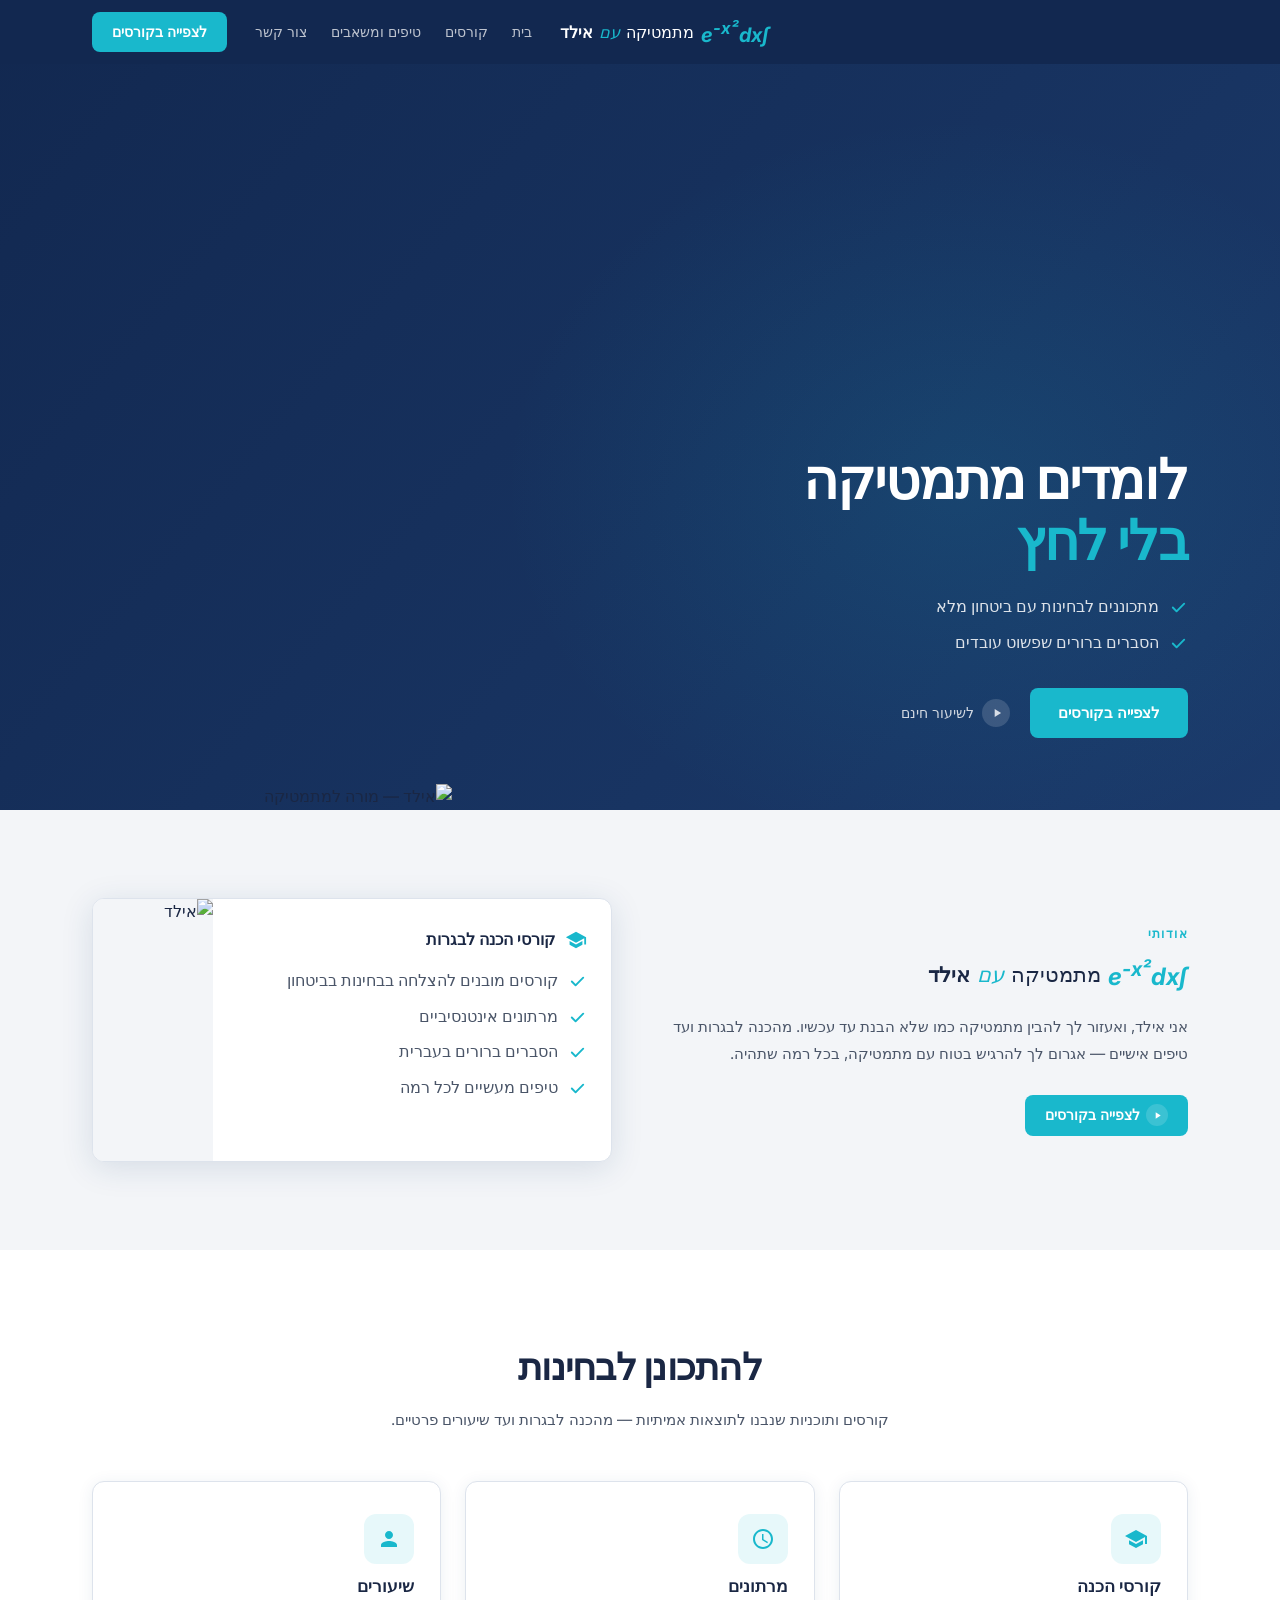
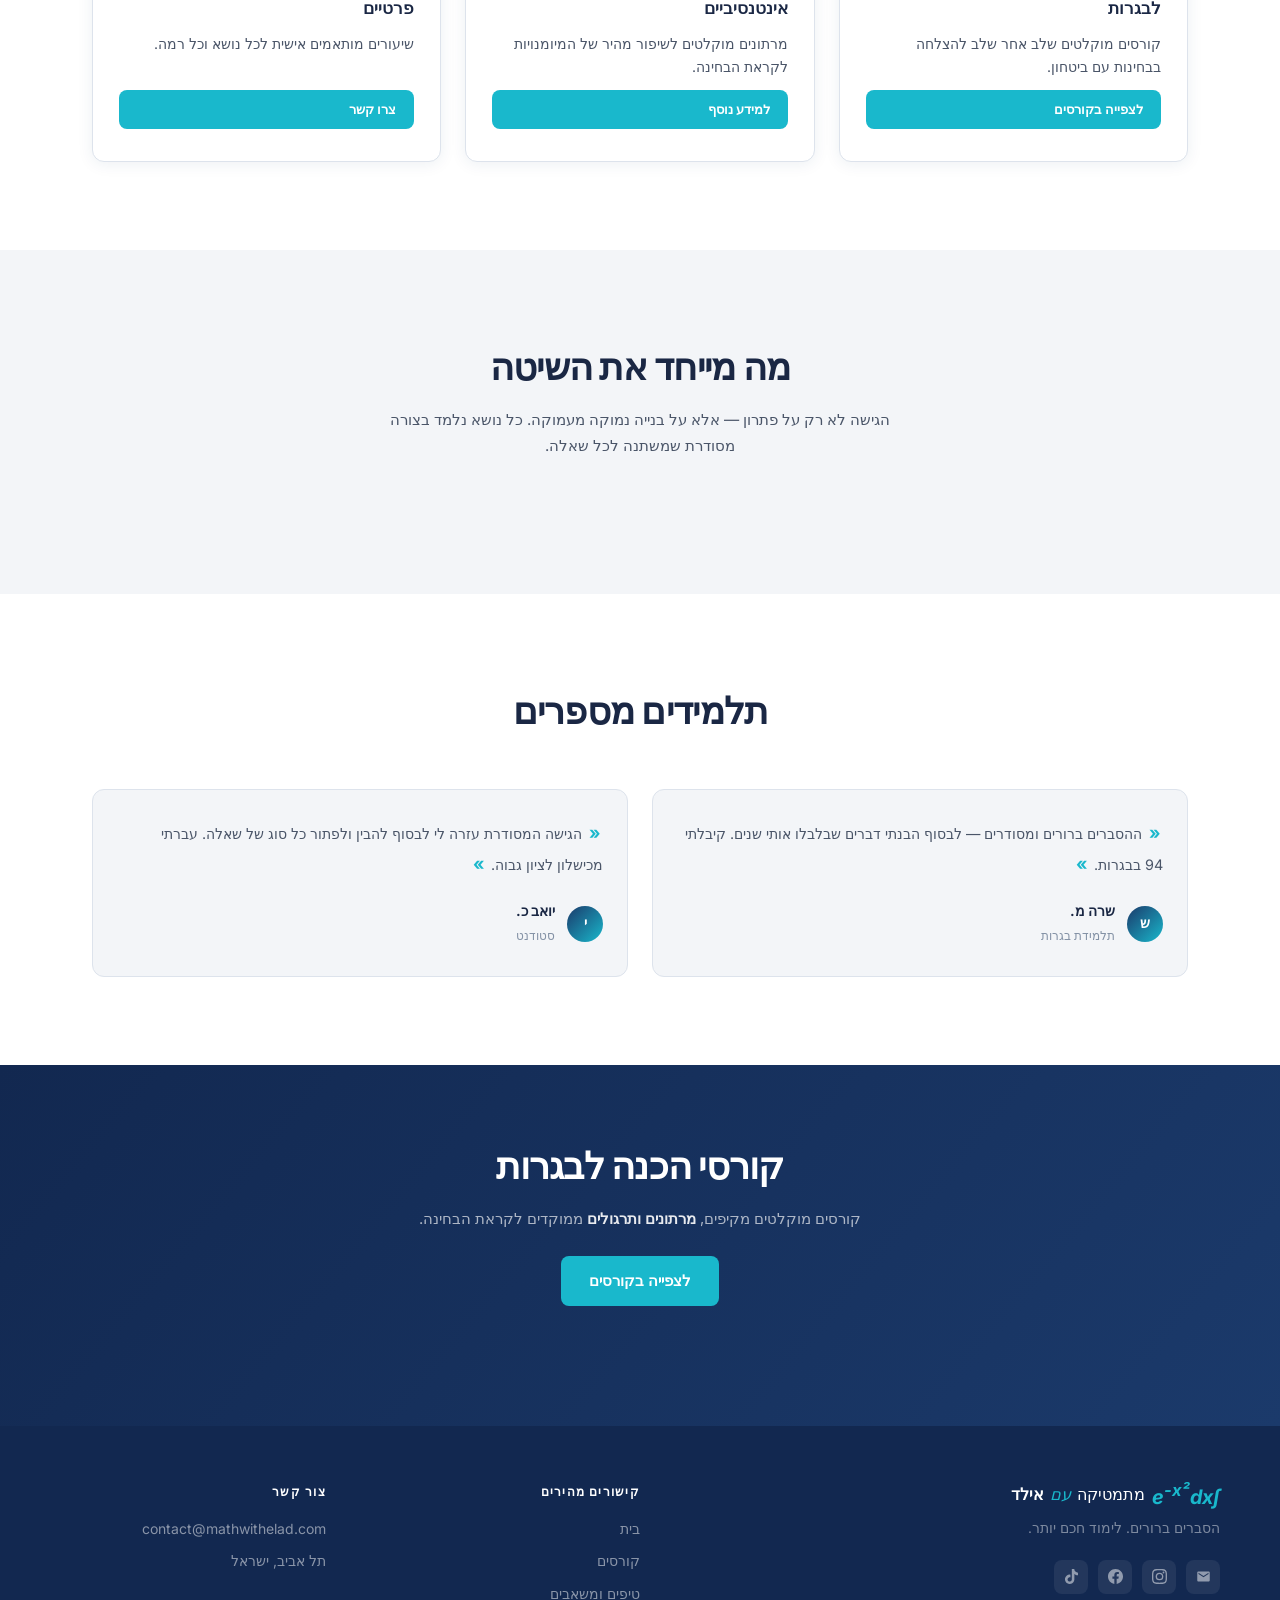
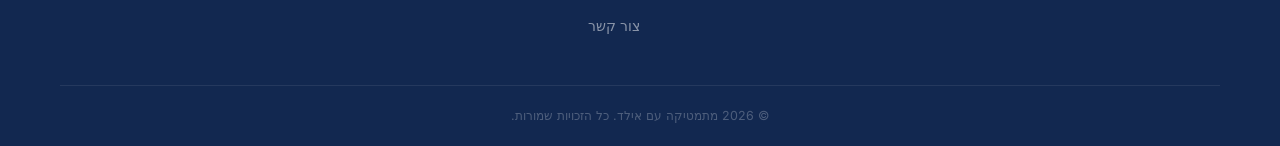
==== hebrew/index.html @ 853d8d36 "Add files via upload" ====
<!DOCTYPE html>
<html lang="he" dir="rtl">
<head>
  <meta charset="UTF-8" />
  <meta name="viewport" content="width=device-width, initial-scale=1.0" />
  <title>מתמטיקה עם אילד — להבין מתמטיקה בלי לחץ</title>
  <link rel="preconnect" href="https://fonts.googleapis.com" />
  <link rel="preconnect" href="https://fonts.gstatic.com" crossorigin />
  <link href="https://fonts.googleapis.com/css2?family=Inter:wght@400;500;600;700;800&display=swap" rel="stylesheet" />
  <link rel="stylesheet" href="style.css" />
</head>
<body>

  <!-- ── NAVBAR ── -->
  <header class="navbar" id="navbar">
    <div class="nav-inner">
      <a href="#" class="logo">
        <span class="logo-sym">∫e<sup>-x²</sup>dx</span>
        <span class="logo-name">מתמטיקה <em>עם</em> <b>אילד</b></span>
      </a>
      <nav class="nav-links">
        <a href="#hero">בית</a>
        <a href="#courses">קורסים</a>
        <a href="#tips">טיפים ומשאבים</a>
        <a href="#contact">צור קשר</a>
      </nav>
      <a href="#courses" class="btn-teal">לצפייה בקורסים</a>
      <button class="burger" id="burger" aria-label="פתח תפריט">
        <span></span><span></span><span></span>
      </button>
    </div>
    <div class="nav-mobile" id="navMobile">
      <a href="#hero">בית</a>
      <a href="#courses">קורסים</a>
      <a href="#tips">טיפים ומשאבים</a>
      <a href="#contact">צור קשר</a>
      <a href="#courses" class="btn-teal">לצפייה בקורסים</a>
    </div>
  </header>

  <!-- ── HERO ── -->
  <section class="hero" id="hero">
    <div class="hero-inner">
      <div class="hero-text">
        <h1>לומדים מתמטיקה<br /><span class="accent">בלי לחץ</span></h1>
        <ul class="checks">
          <li>מתכוננים לבחינות עם ביטחון מלא</li>
          <li>הסברים ברורים שפשוט עובדים</li>
        </ul>
        <div class="hero-actions">
          <a href="#courses" class="btn-teal btn-lg">לצפייה בקורסים</a>
          <a href="#about" class="btn-ghost">
            <span class="play-btn">
              <svg viewBox="0 0 24 24" fill="currentColor"><path d="M8 5v14l11-7z"/></svg>
            </span>
            לשיעור חינם
          </a>
        </div>
      </div>
      <div class="hero-photo">
        <img src="https://levelupmath.co.il/wp-content/uploads/2024/06/eilon-transparent-2.webp" alt="אילד — מורה למתמטיקה" />
      </div>
    </div>
  </section>

  <!-- ── ABOUT ── -->
  <section class="about" id="about">
    <div class="container about-grid">

      <div class="about-left reveal">
        <p class="eyebrow">אודותי</p>
        <div class="about-logo">
          <span class="logo-sym sm">∫e<sup>-x²</sup>dx</span>
          <span class="logo-name sm">מתמטיקה <em>עם</em> <b>אילד</b></span>
        </div>
        <p class="about-body">
          אני אילד, ואעזור לך להבין מתמטיקה כמו שלא הבנת עד עכשיו.
          מהכנה לבגרות ועד טיפים אישיים — אגרום לך להרגיש בטוח עם מתמטיקה,
          בכל רמה שתהיה.
        </p>
        <a href="#courses" class="btn-teal">
          <span class="play-btn sm">
            <svg viewBox="0 0 24 24" fill="currentColor"><path d="M8 5v14l11-7z"/></svg>
          </span>
          לצפייה בקורסים
        </a>
      </div>

      <div class="about-right reveal">
        <div class="about-card">
          <div class="about-card-top">
            <div class="about-card-title">
              <svg class="cap" viewBox="0 0 24 24" fill="currentColor"><path d="M12 3L1 9l11 6 9-4.91V17h2V9L12 3zM5 13.18v4L12 21l7-3.82v-4L12 17l-7-3.82z"/></svg>
              <strong>קורסי הכנה לבגרות</strong>
            </div>
            <ul class="checks dark">
              <li>קורסים מובנים להצלחה בבחינות בביטחון</li>
              <li>מרתונים אינטנסיביים</li>
              <li>הסברים ברורים בעברית</li>
              <li>טיפים מעשיים לכל רמה</li>
            </ul>
          </div>
          <div class="about-card-img">
            <img src="https://levelupmath.co.il/wp-content/uploads/2024/06/eilon-transparent-2.webp" alt="אילד" />
          </div>
        </div>
      </div>

    </div>
  </section>

  <!-- ── COURSES ── -->
  <section class="courses" id="courses">
    <div class="container">
      <div class="sec-head center reveal">
        <h2>להתכונן לבחינות</h2>
        <p>קורסים ותוכניות שנבנו לתוצאות אמיתיות — מהכנה לבגרות ועד שיעורים פרטיים.</p>
      </div>
      <div class="cards-row">

        <div class="course-card reveal" data-delay="0">
          <div class="c-icon">
            <svg viewBox="0 0 24 24" fill="currentColor"><path d="M12 3L1 9l11 6 9-4.91V17h2V9L12 3zM5 13.18v4L12 21l7-3.82v-4L12 17l-7-3.82z"/></svg>
          </div>
          <h3>קורסי הכנה<br />לבגרות</h3>
          <p>קורסים מוקלטים שלב אחר שלב להצלחה בבחינות עם ביטחון.</p>
          <a href="#contact" class="btn-teal btn-sm">לצפייה בקורסים</a>
        </div>

        <div class="course-card reveal" data-delay="100">
          <div class="c-icon">
            <svg viewBox="0 0 24 24" fill="currentColor"><path d="M11.99 2C6.47 2 2 6.48 2 12s4.47 10 9.99 10C17.52 22 22 17.52 22 12S17.52 2 11.99 2zM12 20c-4.42 0-8-3.58-8-8s3.58-8 8-8 8 3.58 8 8-3.58 8-8 8zm.5-13H11v6l5.25 3.15.75-1.23-4.5-2.67V7z"/></svg>
          </div>
          <h3>מרתונים<br />אינטנסיביים</h3>
          <p>מרתונים מוקלטים לשיפור מהיר של המיומנויות לקראת הבחינה.</p>
          <a href="#contact" class="btn-teal btn-sm">למידע נוסף</a>
        </div>

        <div class="course-card reveal" data-delay="200">
          <div class="c-icon">
            <svg viewBox="0 0 24 24" fill="currentColor"><path d="M12 12c2.21 0 4-1.79 4-4s-1.79-4-4-4-4 1.79-4 4 1.79 4 4 4zm0 2c-2.67 0-8 1.34-8 4v2h16v-2c0-2.66-5.33-4-8-4z"/></svg>
          </div>
          <h3>שיעורים<br />פרטיים</h3>
          <p>שיעורים מותאמים אישית לכל נושא וכל רמה.</p>
          <a href="#contact" class="btn-teal btn-sm">צרו קשר</a>
        </div>

      </div>
    </div>
  </section>

  <!-- ── METHOD ── -->
  <section class="method" id="tips">
    <div class="container">
      <div class="sec-head center reveal">
        <h2>מה מייחד את השיטה</h2>
        <p>
          הגישה לא רק על פתרון — אלא על בנייה נמוקה מעמוקה.
          כל נושא נלמד בצורה מסודרת שמשתנה לכל שאלה.
        </p>
      </div>
    </div>
  </section>

  <!-- ── TESTIMONIALS ── -->
  <section class="reviews" id="reviews">
    <div class="container">
      <div class="sec-head center reveal">
        <h2>תלמידים מספרים</h2>
      </div>
      <div class="reviews-row">

        <div class="review-card reveal" data-delay="0">
          <p>
            <span class="qq">«</span>
            ההסברים ברורים ומסודרים — לבסוף הבנתי דברים שבלבלו אותי שנים.
            קיבלתי 94 בבגרות.
            <span class="qq">»</span>
          </p>
          <div class="reviewer">
            <div class="av">ש</div>
            <div><strong>שרה מ.</strong><span>תלמידת בגרות</span></div>
          </div>
        </div>

        <div class="review-card reveal" data-delay="150">
          <p>
            <span class="qq">«</span>
            הגישה המסודרת עזרה לי לבסוף להבין ולפתור כל סוג של שאלה.
            עברתי מכישלון לציון גבוה.
            <span class="qq">»</span>
          </p>
          <div class="reviewer">
            <div class="av">י</div>
            <div><strong>יואב כ.</strong><span>סטודנט</span></div>
          </div>
        </div>

      </div>
    </div>
  </section>

  <!-- ── BOTTOM CTA ── -->
  <section class="bottom-cta" id="contact">
    <div class="container">
      <div class="sec-head center reveal">
        <h2>קורסי הכנה לבגרות</h2>
        <p>קורסים מוקלטים מקיפים, <strong>מרתונים ותרגולים</strong> ממוקדים לקראת הבחינה.</p>
        <a href="#courses" class="btn-teal btn-lg" style="margin-top:24px;display:inline-flex;">לצפייה בקורסים</a>
      </div>
    </div>
  </section>

  <!-- ── FOOTER ── -->
  <footer class="footer">
    <div class="footer-inner">
      <div class="footer-brand">
        <a href="#" class="logo">
          <span class="logo-sym">∫e<sup>-x²</sup>dx</span>
          <span class="logo-name">מתמטיקה <em>עם</em> <b>אילד</b></span>
        </a>
        <p>הסברים ברורים. לימוד חכם יותר.</p>
        <div class="socials">
          <a href="#" aria-label="אימייל">
            <svg viewBox="0 0 24 24" fill="currentColor"><path d="M20 4H4c-1.1 0-2 .9-2 2v12c0 1.1.9 2 2 2h16c1.1 0 2-.9 2-2V6c0-1.1-.9-2-2-2zm0 4l-8 5-8-5V6l8 5 8-5v2z"/></svg>
          </a>
          <a href="#" aria-label="אינסטגרם">
            <svg viewBox="0 0 24 24" fill="currentColor"><path d="M12 2.163c3.204 0 3.584.012 4.85.07 3.252.148 4.771 1.691 4.919 4.919.058 1.265.069 1.645.069 4.849 0 3.205-.012 3.584-.069 4.849-.149 3.225-1.664 4.771-4.919 4.919-1.266.058-1.644.07-4.85.07-3.204 0-3.584-.012-4.849-.07-3.26-.149-4.771-1.699-4.919-4.92-.058-1.265-.07-1.644-.07-4.849 0-3.204.013-3.583.07-4.849.149-3.227 1.664-4.771 4.919-4.919 1.266-.057 1.645-.069 4.849-.069zM12 0C8.741 0 8.333.014 7.053.072 2.695.272.273 2.69.073 7.052.014 8.333 0 8.741 0 12c0 3.259.014 3.668.072 4.948.2 4.358 2.618 6.78 6.98 6.98C8.333 23.986 8.741 24 12 24c3.259 0 3.668-.014 4.948-.072 4.354-.2 6.782-2.618 6.979-6.98.059-1.28.073-1.689.073-4.948 0-3.259-.014-3.667-.072-4.947-.196-4.354-2.617-6.78-6.979-6.98C15.668.014 15.259 0 12 0zm0 5.838a6.162 6.162 0 100 12.324 6.162 6.162 0 000-12.324zM12 16a4 4 0 110-8 4 4 0 010 8zm6.406-11.845a1.44 1.44 0 100 2.881 1.44 1.44 0 000-2.881z"/></svg>
          </a>
          <a href="#" aria-label="פייסבוק">
            <svg viewBox="0 0 24 24" fill="currentColor"><path d="M24 12.073c0-6.627-5.373-12-12-12s-12 5.373-12 12c0 5.99 4.388 10.954 10.125 11.854v-8.385H7.078v-3.47h3.047V9.43c0-3.007 1.792-4.669 4.533-4.669 1.312 0 2.686.235 2.686.235v2.953H15.83c-1.491 0-1.956.925-1.956 1.874v2.25h3.328l-.532 3.47h-2.796v8.385C19.612 23.027 24 18.062 24 12.073z"/></svg>
          </a>
          <a href="#" aria-label="טיקטוק">
            <svg viewBox="0 0 24 24" fill="currentColor"><path d="M12.525.02c1.31-.02 2.61-.01 3.91-.02.08 1.53.63 3.09 1.75 4.17 1.12 1.11 2.7 1.62 4.24 1.79v4.03c-1.44-.05-2.89-.35-4.2-.97-.57-.26-1.1-.59-1.62-.93-.01 2.92.01 5.84-.02 8.75-.08 1.4-.54 2.79-1.35 3.94-1.31 1.92-3.58 3.17-5.91 3.21-1.43.08-2.86-.31-4.08-1.03-2.02-1.19-3.44-3.37-3.65-5.71-.02-.5-.03-1-.01-1.49.18-1.9 1.12-3.72 2.58-4.96 1.66-1.44 3.98-2.13 6.15-1.72.02 1.48-.04 2.96-.04 4.44-.99-.32-2.15-.23-3.02.37-.63.41-1.11 1.04-1.36 1.75-.21.51-.15 1.07-.14 1.61.24 1.64 1.82 3.02 3.5 2.87 1.12-.01 2.19-.66 2.77-1.61.19-.33.4-.67.41-1.06.1-1.79.06-3.57.07-5.36.01-4.03-.01-8.05.02-12.07z"/></svg>
          </a>
        </div>
      </div>
      <div class="footer-col">
        <h4>קישורים מהירים</h4>
        <a href="#hero">בית</a>
        <a href="#courses">קורסים</a>
        <a href="#tips">טיפים ומשאבים</a>
        <a href="#contact">צור קשר</a>
      </div>
      <div class="footer-col">
        <h4>צור קשר</h4>
        <a href="mailto:contact@mathwithelad.com">contact@mathwithelad.com</a>
        <a href="#">תל אביב, ישראל</a>
      </div>
    </div>
    <div class="footer-bottom">
      <p>© 2026 מתמטיקה עם אילד. כל הזכויות שמורות.</p>
    </div>
  </footer>

  <script src="main.js"></script>
</body>
</html>
---- hebrew/style.css ----
/* ── RESET ── */
*, *::before, *::after { box-sizing: border-box; margin: 0; padding: 0; }

:root {
  --navy:    #1b3a6b;
  --navy-dk: #122850;
  --teal:    #19b8cc;
  --teal-dk: #0fa3b5;
  --white:   #ffffff;
  --gray:    #f3f5f8;
  --text:    #1a2744;
  --sub:     #4a5568;
  --muted:   #8492a6;
  --border:  #dde3ec;
  --shadow:  0 2px 16px rgba(27,58,107,0.08);
  --shadow-md: 0 6px 32px rgba(27,58,107,0.13);
  --r:       12px;
  --ease:    cubic-bezier(.4,0,.2,1);
}

html { scroll-behavior: smooth; }
body { font-family: 'Inter', sans-serif; color: var(--text); background: var(--white); overflow-x: hidden; line-height: 1.6; }
img  { display: block; max-width: 100%; }

/* ── NAVBAR ── */
.navbar {
  position: fixed; top: 0; left: 0; right: 0; z-index: 100;
  background: var(--navy-dk);
}
.navbar.scrolled { box-shadow: 0 2px 20px rgba(0,0,0,0.25); }
.nav-inner {
  max-width: 1160px; margin: 0 auto;
  padding: 0 32px; height: 64px;
  display: flex; align-items: center; gap: 28px;
}
.logo {
  display: inline-flex; align-items: center; gap: 7px;
  text-decoration: none; color: #fff;
  font-size: 1rem; font-weight: 600; margin-right: auto;
  line-height: 1;
}
.logo-sym { font-size: 1.25rem; font-weight: 700; color: var(--teal); font-style: italic; }
.logo-name em   { font-style: italic; color: var(--teal); margin: 0 2px; }
.logo-name b    { font-weight: 700; }
.logo-name      { font-weight: 500; }
.logo.sm        { font-size: 1.3rem; }
.logo-sym.sm    { font-size: 1.6rem; }
.logo-name.sm   { font-size: 1.3rem; }

.nav-links { display: flex; list-style: none; gap: 24px; }
.nav-links a {
  text-decoration: none; color: rgba(255,255,255,.72);
  font-size: .875rem; font-weight: 500; transition: color .2s;
}
.nav-links a:hover { color: #fff; }

.btn-teal {
  display: inline-flex; align-items: center; gap: 6px;
  background: var(--teal); color: #fff;
  text-decoration: none; border: none; cursor: pointer;
  padding: 9px 20px; border-radius: 8px;
  font-size: .875rem; font-weight: 600;
  transition: background .2s, transform .2s, box-shadow .2s;
  white-space: nowrap;
}
.btn-teal:hover { background: var(--teal-dk); transform: translateY(-1px); box-shadow: 0 4px 14px rgba(25,184,204,.35); }
.btn-lg { padding: 13px 28px; font-size: .95rem; }
.btn-sm { padding: 9px 18px; font-size: .82rem; }

.burger {
  display: none; flex-direction: column; gap: 5px;
  background: none; border: none; cursor: pointer; padding: 4px;
}
.burger span { display: block; width: 22px; height: 2px; background: #fff; border-radius: 2px; }

.nav-mobile {
  display: none; flex-direction: column; gap: 2px;
  padding: 12px 32px 16px;
  border-top: 1px solid rgba(255,255,255,.08);
}
.nav-mobile a {
  text-decoration: none; color: rgba(255,255,255,.75);
  font-size: .9rem; padding: 9px 0;
  border-bottom: 1px solid rgba(255,255,255,.06);
  transition: color .2s;
}
.nav-mobile a:last-child { border: none; }
.nav-mobile a:hover { color: #fff; }
.nav-mobile .btn-teal { margin-top: 8px; justify-content: center; }
.nav-mobile.open { display: flex; }

/* ── HERO ── */
.hero {
  background: linear-gradient(130deg, var(--navy-dk) 0%, var(--navy) 100%);
  padding-top: 64px;
  min-height: 90vh;
  display: flex; align-items: stretch;
  position: relative; overflow: hidden;
}
.hero::after {
  content: '';
  position: absolute; inset: 0; pointer-events: none;
  background: radial-gradient(ellipse 55% 70% at 75% 60%, rgba(25,184,204,.12) 0%, transparent 65%);
}
.hero-inner {
  max-width: 1160px; width: 100%; margin: 0 auto;
  padding: 56px 32px 0;
  display: grid; grid-template-columns: 1fr 1fr;
  align-items: flex-end; gap: 32px;
  position: relative; z-index: 1;
}
.hero-text { padding-bottom: 72px; }

.hero-text h1 {
  font-size: clamp(2.2rem, 4.5vw, 3.4rem);
  font-weight: 800; color: #fff;
  line-height: 1.12; letter-spacing: -.02em;
  margin-bottom: 24px;
}
.hero-text h1 .accent { color: var(--teal); }

/* checks in hero are white */
.checks { list-style: none; display: flex; flex-direction: column; gap: 11px; margin-bottom: 32px; }
.checks li {
  display: flex; align-items: center; gap: 10px;
  font-size: .975rem; color: rgba(255,255,255,.85);
}
.checks li::before {
  content: '';
  width: 19px; height: 19px; flex-shrink: 0;
  background: url("data:image/svg+xml,%3Csvg viewBox='0 0 20 20' fill='%2319b8cc' xmlns='http://www.w3.org/2000/svg'%3E%3Cpath fill-rule='evenodd' d='M16.707 5.293a1 1 0 010 1.414l-8 8a1 1 0 01-1.414 0l-4-4a1 1 0 011.414-1.414L8 12.586l7.293-7.293a1 1 0 011.414 0z' clip-rule='evenodd'/%3E%3C/svg%3E") center/contain no-repeat;
}
/* dark checks (on white bg) */
.checks.dark li { color: var(--sub); }
.checks.dark li::before {
  background-image: url("data:image/svg+xml,%3Csvg viewBox='0 0 20 20' fill='%2319b8cc' xmlns='http://www.w3.org/2000/svg'%3E%3Cpath fill-rule='evenodd' d='M16.707 5.293a1 1 0 010 1.414l-8 8a1 1 0 01-1.414 0l-4-4a1 1 0 011.414-1.414L8 12.586l7.293-7.293a1 1 0 011.414 0z' clip-rule='evenodd'/%3E%3C/svg%3E");
}

.hero-actions { display: flex; align-items: center; gap: 20px; flex-wrap: wrap; }

.btn-ghost {
  display: inline-flex; align-items: center; gap: 8px;
  color: rgba(255,255,255,.8); text-decoration: none;
  font-size: .9rem; font-weight: 500; transition: color .2s;
}
.btn-ghost:hover { color: #fff; }

.play-btn {
  width: 28px; height: 28px; border-radius: 50%;
  background: rgba(255,255,255,.15);
  display: flex; align-items: center; justify-content: center; flex-shrink: 0;
}
.play-btn svg { width: 14px; height: 14px; margin-left: 1px; }
.play-btn.sm  { width: 22px; height: 22px; }
.play-btn.sm svg { width: 11px; height: 11px; }

/* hero photo */
.hero-photo { display: flex; align-items: flex-end; justify-content: center; }
.photo-box {
  width: 100%; max-width: 460px;
  background: rgba(255,255,255,.07);
  border: 1px solid rgba(255,255,255,.12);
  border-bottom: none;
  border-radius: 18px 18px 0 0;
  overflow: hidden;
  position: relative;
}
.photo-box img { width: 100%; height: auto; object-fit: cover; object-position: top; }

/* ── SHARED LAYOUT ── */
.container { max-width: 1160px; margin: 0 auto; padding: 0 32px; }
.sec-head { margin-bottom: 48px; }
.sec-head.center { text-align: center; }
.sec-head.center p { max-width: 540px; margin: 10px auto 0; }
.sec-head h2 {
  font-size: clamp(1.7rem, 3vw, 2.3rem);
  font-weight: 700; color: var(--text);
  letter-spacing: -.02em;
}
.sec-head p { font-size: .95rem; color: var(--sub); line-height: 1.7; margin-top: 10px; }
.eyebrow {
  font-size: .72rem; font-weight: 700; text-transform: uppercase;
  letter-spacing: .12em; color: var(--teal); margin-bottom: 10px;
}

/* ── ABOUT ── */
.about { background: var(--gray); padding: 88px 32px; }
.about-grid {
  display: grid; grid-template-columns: 1fr 1fr;
  gap: 56px; align-items: center;
}
.about-logo {
  display: inline-flex; align-items: center; gap: 7px;
  font-size: 1.3rem; font-weight: 600; color: var(--text);
  margin-bottom: 16px;
}
.about-logo .logo-sym { font-size: 1.5rem; color: var(--teal); font-style: italic; }
.about-logo .logo-name em { color: var(--teal); font-style: italic; }
.about-body { font-size: .95rem; color: var(--sub); line-height: 1.8; margin-bottom: 28px; }

.about-card {
  background: var(--white);
  border-radius: var(--r);
  box-shadow: var(--shadow-md);
  overflow: hidden;
  display: flex;
  border: 1px solid var(--border);
}
.about-card-top { flex: 1; padding: 28px 24px; }
.about-card-title {
  display: flex; align-items: center; gap: 10px;
  margin-bottom: 16px;
}
.about-card-title strong { font-size: 1rem; font-weight: 700; color: var(--text); }
.cap { width: 22px; height: 22px; color: var(--teal); flex-shrink: 0; }
.about-card-img {
  width: 120px; flex-shrink: 0;
  background: var(--gray);
  overflow: hidden;
}
.about-card-img img { width: 100%; height: 100%; object-fit: cover; object-position: top center; }

/* ── COURSES ── */
.courses { background: var(--white); padding: 88px 32px; }
.cards-row {
  display: grid; grid-template-columns: repeat(3, 1fr); gap: 24px;
}
.course-card {
  background: var(--white);
  border: 1px solid var(--border);
  border-radius: var(--r);
  padding: 32px 26px;
  box-shadow: var(--shadow);
  display: flex; flex-direction: column; gap: 12px;
  transition: transform .25s var(--ease), box-shadow .25s, border-color .25s;
}
.course-card:hover {
  transform: translateY(-5px);
  box-shadow: var(--shadow-md);
  border-color: rgba(25,184,204,.3);
}
.c-icon {
  width: 50px; height: 50px;
  background: rgba(25,184,204,.1);
  border-radius: 12px;
  display: flex; align-items: center; justify-content: center;
}
.c-icon svg { width: 24px; height: 24px; fill: var(--teal); }
.course-card h3 { font-size: 1.05rem; font-weight: 700; color: var(--text); line-height: 1.3; }
.course-card p  { font-size: .875rem; color: var(--sub); line-height: 1.65; flex: 1; }

/* ── METHOD ── */
.method { background: var(--gray); padding: 88px 32px; }

/* ── REVIEWS ── */
.reviews { background: var(--white); padding: 88px 32px; }
.reviews-row {
  display: grid; grid-template-columns: repeat(2, 1fr); gap: 24px;
}
.review-card {
  background: var(--gray);
  border: 1px solid var(--border);
  border-radius: var(--r);
  padding: 28px 24px;
  display: flex; flex-direction: column; gap: 20px;
  transition: transform .25s var(--ease), box-shadow .25s;
}
.review-card:hover { transform: translateY(-3px); box-shadow: var(--shadow); }
.review-card p { font-size: .9rem; color: var(--sub); line-height: 1.75; }
.qq { font-size: 1.1rem; font-weight: 700; color: var(--teal); margin: 0 3px; }
.reviewer { display: flex; align-items: center; gap: 12px; }
.av {
  width: 36px; height: 36px; border-radius: 50%;
  background: linear-gradient(135deg, var(--navy), var(--teal));
  display: flex; align-items: center; justify-content: center;
  font-weight: 700; font-size: .85rem; color: #fff; flex-shrink: 0;
}
.reviewer strong { display: block; font-size: .875rem; color: var(--text); }
.reviewer span   { font-size: .75rem; color: var(--muted); }

/* ── BOTTOM CTA ── */
.bottom-cta {
  background: linear-gradient(130deg, var(--navy-dk), var(--navy));
  padding: 72px 32px;
}
.bottom-cta .sec-head h2 { color: #fff; }
.bottom-cta .sec-head p  { color: rgba(255,255,255,.65); }
.bottom-cta .sec-head p strong { color: rgba(255,255,255,.9); }

/* ── FOOTER ── */
.footer { background: var(--navy-dk); padding: 56px 32px 0; }
.footer-inner {
  max-width: 1160px; margin: 0 auto;
  display: grid; grid-template-columns: 2fr 1fr 1fr; gap: 48px;
  padding-bottom: 48px;
  border-bottom: 1px solid rgba(255,255,255,.08);
}
.footer .logo { color: #fff; margin-bottom: 10px; display: inline-flex; }
.footer-brand > p { font-size: .85rem; color: rgba(255,255,255,.45); line-height: 1.7; margin-bottom: 20px; }
.socials { display: flex; gap: 10px; }
.socials a {
  width: 34px; height: 34px; border-radius: 8px;
  background: rgba(255,255,255,.07);
  display: flex; align-items: center; justify-content: center;
  color: rgba(255,255,255,.5);
  transition: background .2s, color .2s;
}
.socials a:hover { background: var(--teal); color: #fff; }
.socials svg { width: 15px; height: 15px; }
.footer-col { display: flex; flex-direction: column; gap: 10px; }
.footer-col h4 {
  font-size: .78rem; font-weight: 700; text-transform: uppercase;
  letter-spacing: .1em; color: #fff; margin-bottom: 6px;
}
.footer-col a {
  text-decoration: none; color: rgba(255,255,255,.5);
  font-size: .875rem; transition: color .2s;
}
.footer-col a:hover { color: rgba(255,255,255,.9); }
.footer-bottom {
  max-width: 1160px; margin: 0 auto;
  padding: 20px 0; text-align: center;
}
.footer-bottom p { font-size: .78rem; color: rgba(255,255,255,.25); }

/* ── REVEAL ── */
.reveal { opacity: 0; transform: translateY(20px); transition: opacity .6s var(--ease), transform .6s var(--ease); }
.reveal.visible { opacity: 1; transform: none; }
[data-delay="100"] { transition-delay: .1s; }
[data-delay="150"] { transition-delay: .15s; }
[data-delay="200"] { transition-delay: .2s; }

/* ── RESPONSIVE ── */
@media (max-width: 960px) {
  .hero-inner    { grid-template-columns: 1fr; padding-bottom: 0; }
  .hero-text     { padding-bottom: 40px; }
  .hero-photo    { order: -1; max-height: 320px; overflow: hidden; }
  .photo-box     { max-width: 300px; border-radius: 14px 14px 0 0; }
  .about-grid    { grid-template-columns: 1fr; }
  .cards-row     { grid-template-columns: 1fr 1fr; }
  .footer-inner  { grid-template-columns: 1fr 1fr; }
}
@media (max-width: 640px) {
  .nav-links, .btn-teal.navbar-btn { display: none; }
  .burger        { display: flex; }
  .cards-row     { grid-template-columns: 1fr; }
  .reviews-row   { grid-template-columns: 1fr; }
  .footer-inner  { grid-template-columns: 1fr; gap: 32px; }
  .about         { padding: 64px 20px; }
  .courses, .method, .reviews, .bottom-cta { padding: 64px 20px; }
  .container     { padding: 0 20px; }
  .nav-inner     { padding: 0 20px; }
  .hero-photo    { display: none; }
  .about-card    { flex-direction: column; }
  .about-card-img { width: 100%; height: 180px; }
}
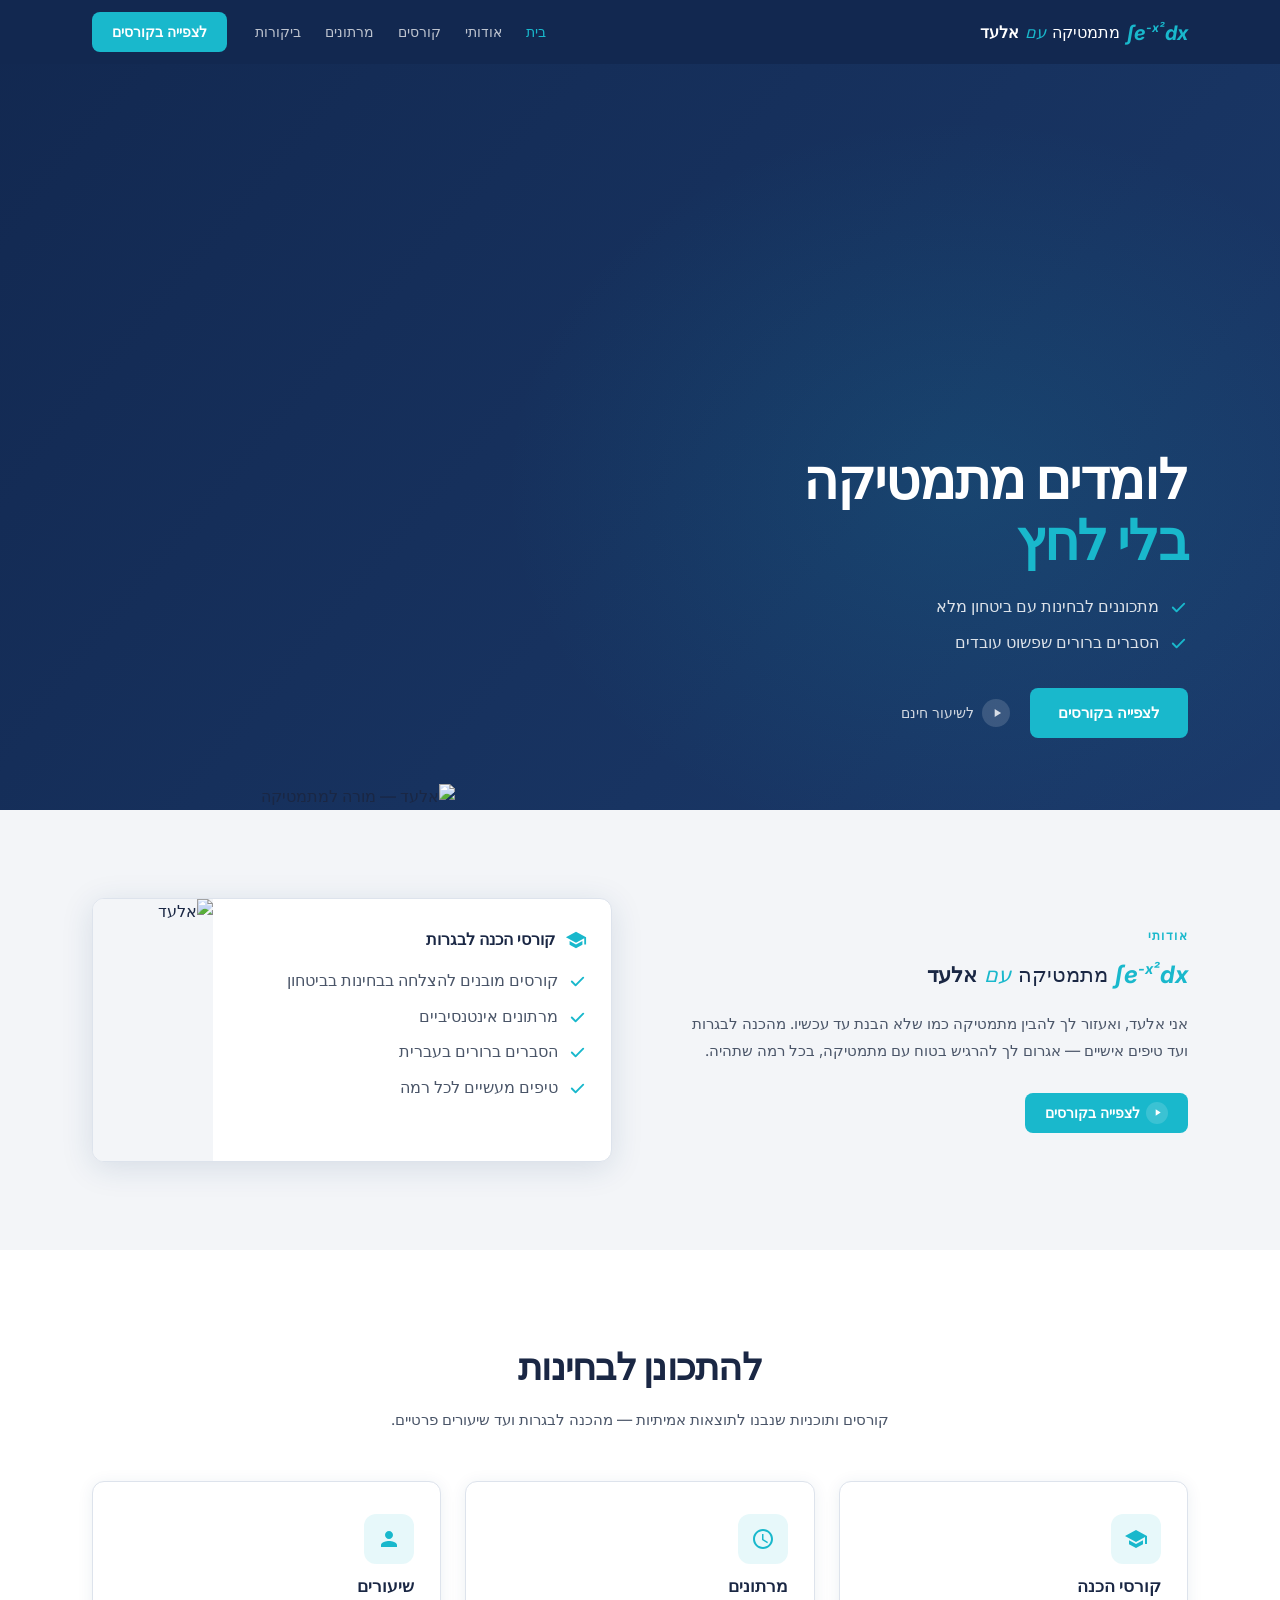
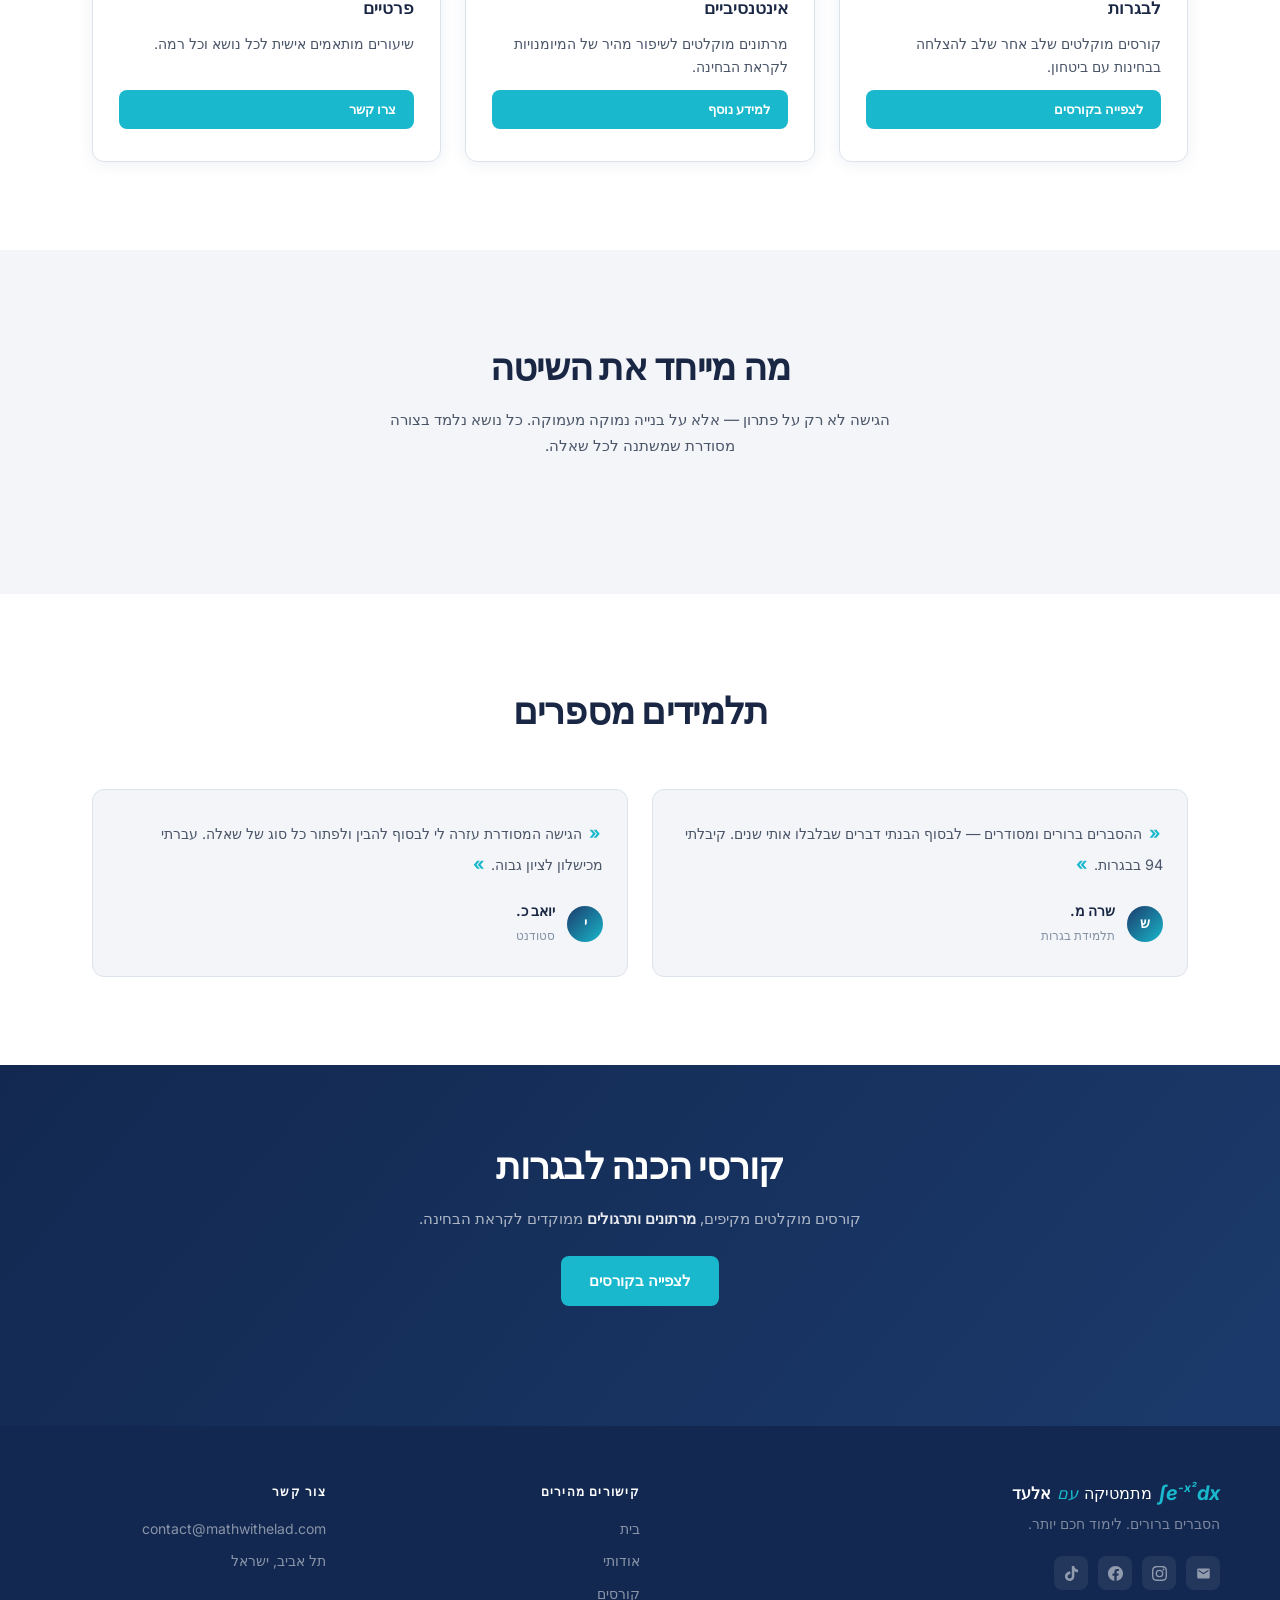
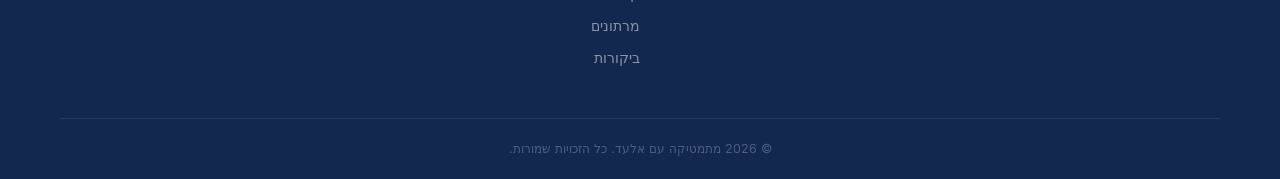
==== commit 9fa5da30: "Add files via upload" ====
--- a/hebrew/index.html
+++ b/hebrew/index.html
@@ -3,7 +3,7 @@
 <head>
   <meta charset="UTF-8" />
   <meta name="viewport" content="width=device-width, initial-scale=1.0" />
-  <title>מתמטיקה עם אילד — להבין מתמטיקה בלי לחץ</title>
+  <title>מתמטיקה עם אלעד — להבין מתמטיקה בלי לחץ</title>
   <link rel="preconnect" href="https://fonts.googleapis.com" />
   <link rel="preconnect" href="https://fonts.gstatic.com" crossorigin />
   <link href="https://fonts.googleapis.com/css2?family=Inter:wght@400;500;600;700;800&display=swap" rel="stylesheet" />
@@ -16,25 +16,27 @@
     <div class="nav-inner">
       <a href="#" class="logo">
         <span class="logo-sym">∫e<sup>-x²</sup>dx</span>
-        <span class="logo-name">מתמטיקה <em>עם</em> <b>אילד</b></span>
+        <span class="logo-name">מתמטיקה <em>עם</em> <b>אלעד</b></span>
       </a>
       <nav class="nav-links">
-        <a href="#hero">בית</a>
-        <a href="#courses">קורסים</a>
-        <a href="#tips">טיפים ומשאבים</a>
-        <a href="#contact">צור קשר</a>
+        <a href="index.html" class="active">בית</a>
+        <a href="about.html">אודותי</a>
+        <a href="categories.html">קורסים</a>
+        <a href="marathon.html">מרתונים</a>
+        <a href="reviews.html">ביקורות</a>
       </nav>
-      <a href="#courses" class="btn-teal">לצפייה בקורסים</a>
+      <a href="categories.html" class="btn-teal">לצפייה בקורסים</a>
       <button class="burger" id="burger" aria-label="פתח תפריט">
         <span></span><span></span><span></span>
       </button>
     </div>
     <div class="nav-mobile" id="navMobile">
-      <a href="#hero">בית</a>
-      <a href="#courses">קורסים</a>
-      <a href="#tips">טיפים ומשאבים</a>
-      <a href="#contact">צור קשר</a>
-      <a href="#courses" class="btn-teal">לצפייה בקורסים</a>
+      <a href="index.html" class="active">בית</a>
+      <a href="about.html">אודותי</a>
+      <a href="categories.html">קורסים</a>
+      <a href="marathon.html">מרתונים</a>
+      <a href="reviews.html">ביקורות</a>
+      <a href="categories.html" class="btn-teal">לצפייה בקורסים</a>
     </div>
   </header>
 
@@ -48,7 +50,7 @@
           <li>הסברים ברורים שפשוט עובדים</li>
         </ul>
         <div class="hero-actions">
-          <a href="#courses" class="btn-teal btn-lg">לצפייה בקורסים</a>
+          <a href="courses.html" class="btn-teal btn-lg">לצפייה בקורסים</a>
           <a href="#about" class="btn-ghost">
             <span class="play-btn">
               <svg viewBox="0 0 24 24" fill="currentColor"><path d="M8 5v14l11-7z"/></svg>
@@ -58,7 +60,7 @@
         </div>
       </div>
       <div class="hero-photo">
-        <img src="https://levelupmath.co.il/wp-content/uploads/2024/06/eilon-transparent-2.webp" alt="אילד — מורה למתמטיקה" />
+        <img src="https://levelupmath.co.il/wp-content/uploads/2024/06/eilon-transparent-2.webp" alt="אלעד — מורה למתמטיקה" />
       </div>
     </div>
   </section>
@@ -71,10 +73,10 @@
         <p class="eyebrow">אודותי</p>
         <div class="about-logo">
           <span class="logo-sym sm">∫e<sup>-x²</sup>dx</span>
-          <span class="logo-name sm">מתמטיקה <em>עם</em> <b>אילד</b></span>
+          <span class="logo-name sm">מתמטיקה <em>עם</em> <b>אלעד</b></span>
         </div>
         <p class="about-body">
-          אני אילד, ואעזור לך להבין מתמטיקה כמו שלא הבנת עד עכשיו.
+          אני אלעד, ואעזור לך להבין מתמטיקה כמו שלא הבנת עד עכשיו.
           מהכנה לבגרות ועד טיפים אישיים — אגרום לך להרגיש בטוח עם מתמטיקה,
           בכל רמה שתהיה.
         </p>
@@ -101,7 +103,7 @@
             </ul>
           </div>
           <div class="about-card-img">
-            <img src="https://levelupmath.co.il/wp-content/uploads/2024/06/eilon-transparent-2.webp" alt="אילד" />
+            <img src="https://levelupmath.co.il/wp-content/uploads/2024/06/eilon-transparent-2.webp" alt="אלעד" />
           </div>
         </div>
       </div>
@@ -215,9 +217,9 @@
   <footer class="footer">
     <div class="footer-inner">
       <div class="footer-brand">
-        <a href="#" class="logo">
+        <a href="index.html" class="logo">
           <span class="logo-sym">∫e<sup>-x²</sup>dx</span>
-          <span class="logo-name">מתמטיקה <em>עם</em> <b>אילד</b></span>
+          <span class="logo-name">מתמטיקה <em>עם</em> <b>אלעד</b></span>
         </a>
         <p>הסברים ברורים. לימוד חכם יותר.</p>
         <div class="socials">
@@ -237,10 +239,11 @@
       </div>
       <div class="footer-col">
         <h4>קישורים מהירים</h4>
-        <a href="#hero">בית</a>
-        <a href="#courses">קורסים</a>
-        <a href="#tips">טיפים ומשאבים</a>
-        <a href="#contact">צור קשר</a>
+        <a href="index.html" class="active">בית</a>
+        <a href="about.html">אודותי</a>
+        <a href="categories.html">קורסים</a>
+        <a href="marathon.html">מרתונים</a>
+        <a href="reviews.html">ביקורות</a>
       </div>
       <div class="footer-col">
         <h4>צור קשר</h4>
@@ -249,7 +252,7 @@
       </div>
     </div>
     <div class="footer-bottom">
-      <p>© 2026 מתמטיקה עם אילד. כל הזכויות שמורות.</p>
+      <p>© 2026 מתמטיקה עם אלעד. כל הזכויות שמורות.</p>
     </div>
   </footer>
 
--- a/hebrew/style.css
+++ b/hebrew/style.css
@@ -36,10 +36,15 @@
 .logo {
   display: inline-flex; align-items: center; gap: 7px;
   text-decoration: none; color: #fff;
-  font-size: 1rem; font-weight: 600; margin-right: auto;
+  font-size: 1rem; font-weight: 600;
+  margin-inline-end: auto; /* RTL-safe: pushes nav + btn to the opposite side */
   line-height: 1;
 }
-.logo-sym { font-size: 1.25rem; font-weight: 700; color: var(--teal); font-style: italic; }
+.logo-sym {
+  font-size: 1.25rem; font-weight: 700; color: var(--teal); font-style: italic;
+  direction: ltr; unicode-bidi: embed; /* keep math expression LTR */
+}
+.logo-sym sup { font-size: .6em; vertical-align: super; }
 .logo-name em   { font-style: italic; color: var(--teal); margin: 0 2px; }
 .logo-name b    { font-weight: 700; }
 .logo-name      { font-weight: 500; }
@@ -323,6 +328,534 @@
 }
 .footer-bottom p { font-size: .78rem; color: rgba(255,255,255,.25); }
 
+/* ── CATEGORY SELECTOR CARDS ── */
+.cat-cards-row {
+  display: grid; grid-template-columns: repeat(3, 1fr); gap: 28px;
+  max-width: 1060px; margin: 0 auto;
+}
+.cat-card {
+  border-radius: 20px; overflow: hidden;
+  box-shadow: 0 8px 40px rgba(27,58,107,.13);
+  display: flex; flex-direction: column;
+  text-decoration: none; color: inherit;
+  transition: transform .28s var(--ease), box-shadow .28s;
+  cursor: pointer;
+}
+.cat-card:hover {
+  transform: translateY(-8px);
+  box-shadow: 0 20px 56px rgba(27,58,107,.18);
+}
+.cat-card-top {
+  padding: 40px 32px 32px;
+  display: flex; flex-direction: column; align-items: flex-start; gap: 14px;
+}
+.cat-card-sym {
+  font-size: 3rem; font-weight: 800; font-style: italic;
+  color: rgba(255,255,255,.9); line-height: 1;
+  background: rgba(255,255,255,.15); border-radius: 16px;
+  width: 72px; height: 72px;
+  display: flex; align-items: center; justify-content: center;
+}
+.cat-card-top h2 {
+  font-size: 1.45rem; font-weight: 800; color: #fff;
+  line-height: 1.2; letter-spacing: -.02em;
+}
+.cat-card-top p { font-size: .875rem; color: rgba(255,255,255,.75); line-height: 1.65; }
+.cat-card-body {
+  padding: 24px 32px 28px; background: var(--white);
+  flex: 1; display: flex; flex-direction: column; gap: 14px;
+  border: 1.5px solid var(--border); border-top: none;
+  border-radius: 0 0 20px 20px;
+}
+.cat-card-features { list-style: none; display: flex; flex-direction: column; gap: 8px; }
+.cat-card-features li {
+  font-size: .85rem; color: var(--sub);
+  display: flex; align-items: center; gap: 8px;
+}
+.cat-card-features li::before {
+  content: '✓'; font-weight: 700; font-size: .8rem; flex-shrink: 0;
+}
+.cat-card-cta {
+  display: inline-flex; align-items: center; justify-content: center; gap: 6px;
+  padding: 11px 0; border-radius: 10px; margin-top: auto;
+  font-size: .9rem; font-weight: 700; color: #fff;
+  transition: filter .2s;
+}
+.cat-card-cta:hover { filter: brightness(1.08); }
+.cat-card-count {
+  font-size: .75rem; font-weight: 600;
+  background: rgba(255,255,255,.22); color: #fff;
+  padding: 2px 9px; border-radius: 999px; margin-top: 4px; align-self: flex-start;
+}
+@media (max-width: 860px) { .cat-cards-row { grid-template-columns: 1fr; max-width: 480px; } }
+
+/* ── ACTIVE NAV LINK ── */
+.nav-links a.active { color: var(--teal); }
+
+/* ── PAGE HERO (inner pages) ── */
+.page-hero {
+  background: linear-gradient(130deg, var(--navy-dk) 0%, var(--navy) 100%);
+  padding: 120px 32px 64px; text-align: center;
+  position: relative; overflow: hidden;
+}
+.page-hero::after {
+  content: ''; position: absolute; inset: 0; pointer-events: none;
+  background: radial-gradient(ellipse 55% 70% at 50% 100%, rgba(25,184,204,.1) 0%, transparent 65%);
+}
+.page-hero .eyebrow { position: relative; z-index: 1; }
+.page-hero h1 {
+  font-size: clamp(1.8rem, 3.5vw, 2.8rem); font-weight: 800; color: #fff;
+  letter-spacing: -.02em; position: relative; z-index: 1; margin-top: 6px;
+}
+.page-hero p {
+  font-size: 1rem; color: rgba(255,255,255,.6);
+  margin-top: 12px; position: relative; z-index: 1;
+  max-width: 480px; margin-inline: auto;
+}
+
+/* ── FILTER ROW ── */
+.filter-row { display: flex; flex-wrap: wrap; gap: 8px; margin-bottom: 40px; justify-content: center; }
+.filter-btn {
+  padding: 8px 20px; border-radius: 999px;
+  border: 1.5px solid var(--border); background: transparent;
+  color: var(--sub); font-size: .85rem; font-weight: 600;
+  cursor: pointer; transition: all .2s; font-family: inherit;
+}
+.filter-btn:hover { border-color: var(--teal); color: var(--teal); }
+.filter-btn.active { background: var(--teal); border-color: var(--teal); color: #fff; }
+
+/* ── CATEGORY BADGE ── */
+.cat-badge {
+  display: inline-flex; align-items: center; gap: 5px;
+  font-size: .75rem; font-weight: 700; letter-spacing: .01em;
+  padding: 4px 11px; border-radius: 6px;
+  border-width: 1.5px; border-style: solid;
+}
+.cat-badge.bagrut  { background: rgba(25,184,204,.1);  border-color: rgba(25,184,204,.35);  color: var(--teal-dk); }
+.cat-badge.mechina { background: rgba(124,58,237,.09); border-color: rgba(124,58,237,.3);   color: #6d28d9; }
+.cat-badge.sibuv   { background: rgba(217,119,6,.09);  border-color: rgba(217,119,6,.3);    color: #b45309; }
+
+/* ── LEVEL BADGE ── */
+.level-badge {
+  display: inline-block; font-size: .72rem; font-weight: 700;
+  padding: 2px 10px; border-radius: 999px; margin-top: 6px;
+}
+.level-badge.beginner     { background: rgba(5,150,105,.12);   color: #059669; }
+.level-badge.intermediate { background: rgba(124,58,237,.12);  color: #7c3aed; }
+.level-badge.advanced     { background: rgba(25,184,204,.12);  color: var(--teal-dk); }
+
+/* ── COURSE FULL CARD ── */
+.cf-grid { display: grid; grid-template-columns: repeat(2, 1fr); gap: 28px; }
+.cf-card {
+  background: var(--white); border: 1.5px solid var(--border);
+  border-radius: 16px; box-shadow: var(--shadow);
+  display: flex; flex-direction: column; overflow: hidden;
+  transition: transform .25s var(--ease), box-shadow .25s, border-color .25s;
+}
+.cf-card:hover { transform: translateY(-5px); box-shadow: var(--shadow-md); border-color: rgba(25,184,204,.35); }
+.cf-card.featured { border-color: var(--teal); }
+.cf-card-head { padding: 24px 24px 18px; display: flex; align-items: flex-start; gap: 14px; position: relative; }
+.cf-icon {
+  width: 54px; height: 54px; border-radius: 14px;
+  display: flex; align-items: center; justify-content: center;
+  font-size: 1.6rem; font-style: italic; font-weight: 800;
+  flex-shrink: 0; color: #fff;
+}
+.cf-head-text { flex: 1; }
+.cf-head-text h3 { font-size: 1.05rem; font-weight: 700; color: var(--text); line-height: 1.3; }
+.cf-head-text p  { font-size: .825rem; color: var(--muted); margin-top: 3px; }
+.cf-badge {
+  position: absolute; top: 14px; inset-inline-start: 14px;
+  background: var(--teal); color: #fff;
+  font-size: .7rem; font-weight: 700; padding: 3px 10px; border-radius: 999px;
+}
+.cf-divider { height: 1px; background: var(--border); margin: 0 24px; }
+.cf-body { padding: 20px 24px; flex: 1; display: flex; flex-direction: column; gap: 16px; }
+.cf-meta { display: flex; gap: 24px; }
+.cf-meta-item { display: flex; flex-direction: column; gap: 2px; }
+.cf-meta-item strong { font-size: 1.1rem; font-weight: 800; color: var(--text); }
+.cf-meta-item span  { font-size: .72rem; color: var(--muted); }
+.cf-topics { list-style: none; display: flex; flex-direction: column; gap: 6px; }
+.cf-topics li { font-size: .825rem; color: var(--sub); display: flex; align-items: center; gap: 8px; }
+.cf-topics li::before { content: '✓'; color: var(--teal); font-weight: 700; font-size: .75rem; flex-shrink: 0; }
+.cf-extras { display: flex; flex-wrap: wrap; gap: 8px; margin-top: 10px; }
+.cf-extra { font-size: .75rem; color: var(--teal-dk); background: rgba(25,184,204,.08); border-radius: 6px; padding: 3px 9px; }
+.cf-footer {
+  padding: 16px 24px; background: var(--gray);
+  border-top: 1px solid var(--border);
+  display: flex; align-items: center; justify-content: space-between; gap: 12px;
+}
+.price-row { display: flex; flex-direction: column; line-height: 1; }
+.price-orig { font-size: .8rem; color: var(--muted); text-decoration: line-through; margin-bottom: 2px; }
+.price-now  { font-size: 1.5rem; font-weight: 800; color: var(--text); }
+.price-now small { font-size: .75rem; font-weight: 500; color: var(--muted); }
+
+/* ── PAGE SECTIONS ── */
+.page-section     { background: var(--white); padding: 72px 32px; }
+.page-section.alt { background: var(--gray); }
+
+/* ── REVIEWS PAGE ── */
+.stats-summary {
+  display: flex; align-items: center; gap: 40px;
+  background: var(--white); border: 1px solid var(--border);
+  border-radius: 16px; padding: 32px; box-shadow: var(--shadow);
+  margin-bottom: 48px; direction: ltr; /* keep numeric layout LTR */
+}
+.avg-block { text-align: center; flex-shrink: 0; }
+.avg-big   { font-size: 3.5rem; font-weight: 800; color: var(--text); line-height: 1; }
+.avg-stars { display: flex; gap: 3px; justify-content: center; margin: 6px 0 4px; }
+.avg-stars .star { font-size: 1.2rem; color: #f59e0b; }
+.avg-stars .star.empty { color: var(--border); }
+.avg-count { font-size: .82rem; color: var(--muted); }
+.stats-divider { width: 1px; height: 80px; background: var(--border); flex-shrink: 0; }
+.rating-dist { flex: 1; display: flex; flex-direction: column; gap: 8px; }
+.dist-row { display: flex; align-items: center; gap: 10px; }
+.dist-label { font-size: .8rem; color: var(--sub); width: 28px; text-align: center; flex-shrink: 0; }
+.dist-bar-wrap { flex: 1; height: 8px; background: var(--border); border-radius: 99px; overflow: hidden; }
+.dist-bar-fill  { height: 100%; background: var(--teal); border-radius: 99px; transition: width .7s var(--ease); }
+.dist-count { font-size: .75rem; color: var(--muted); width: 22px; text-align: center; flex-shrink: 0; }
+
+.rv-grid { display: grid; grid-template-columns: repeat(2, 1fr); gap: 20px; }
+.rv-card {
+  background: var(--white); border: 1px solid var(--border);
+  border-radius: var(--r); padding: 22px;
+  display: flex; flex-direction: column; gap: 10px;
+  box-shadow: var(--shadow); transition: transform .2s, box-shadow .2s;
+}
+.rv-card:hover { transform: translateY(-3px); box-shadow: var(--shadow-md); }
+.rv-header  { display: flex; align-items: center; gap: 10px; }
+.rv-av {
+  width: 38px; height: 38px; border-radius: 50%;
+  background: linear-gradient(135deg, var(--navy), var(--teal));
+  display: flex; align-items: center; justify-content: center;
+  font-weight: 700; font-size: .9rem; color: #fff; flex-shrink: 0;
+}
+.rv-info strong { display: block; font-size: .9rem; color: var(--text); }
+.rv-course     { font-size: .75rem; color: var(--muted); }
+.rv-stars      { display: flex; gap: 2px; direction: ltr; }
+.rv-stars .star       { font-size: .95rem; color: #f59e0b; }
+.rv-stars .star.empty { color: var(--border); }
+.rv-text  { font-size: .875rem; color: var(--sub); line-height: 1.72; }
+.rv-date  { font-size: .72rem; color: var(--muted); }
+
+/* star picker (JS-driven) */
+.star-picker { display: flex; gap: 4px; cursor: pointer; direction: ltr; width: fit-content; }
+.sp-star { font-size: 1.8rem; color: var(--border); transition: color .1s; user-select: none; }
+.sp-star.filled, .sp-star.hover { color: #f59e0b; }
+
+.review-form {
+  background: var(--white); border: 1px solid var(--border);
+  border-radius: 16px; padding: 32px 36px;
+  box-shadow: var(--shadow); max-width: 640px; margin: 0 auto;
+}
+.review-form h3 { font-size: 1.2rem; font-weight: 700; color: var(--text); margin-bottom: 24px; }
+.form-group { display: flex; flex-direction: column; gap: 6px; margin-bottom: 18px; }
+.form-group label { font-size: .82rem; font-weight: 600; color: var(--sub); }
+.form-group input,
+.form-group select,
+.form-group textarea {
+  padding: 10px 14px; border: 1.5px solid var(--border);
+  border-radius: 8px; font-size: .9rem; color: var(--text);
+  background: var(--white); font-family: inherit;
+  transition: border-color .2s; width: 100%;
+}
+.form-group input:focus,
+.form-group select:focus,
+.form-group textarea:focus { outline: none; border-color: var(--teal); }
+.form-group textarea { resize: vertical; min-height: 90px; }
+.form-success {
+  background: rgba(5,150,105,.1); border: 1px solid rgba(5,150,105,.3);
+  color: #059669; border-radius: 8px; padding: 12px 16px;
+  font-size: .875rem; font-weight: 600; display: none; margin-top: 12px;
+  text-align: center;
+}
+.form-success.show { display: block; }
+
+/* ── MARATHON PAGE ── */
+.cal-section { background: var(--gray); padding: 72px 32px; }
+.cal-months  { display: grid; grid-template-columns: repeat(3, 1fr); gap: 24px; }
+
+/* calendar wrapper — shared nav + grid/schedule */
+.cal-wrapper {
+  width: 100%; max-width: 1000px; margin: 0 auto;
+  border-radius: 20px; box-shadow: 0 12px 48px rgba(27,58,107,.15); overflow: hidden;
+  transition: border-radius .3s;
+}
+.cal-wrapper.panel-open {
+  border-bottom-left-radius: 0;
+  border-bottom-right-radius: 0;
+}
+.cal-nav {
+  display: flex; align-items: center; justify-content: space-between;
+  background: var(--navy); padding: 22px 28px;
+}
+.cal-month-title { font-size: 1.25rem; font-weight: 800; color: #fff; letter-spacing: -.01em; }
+.cal-nav-btn {
+  background: rgba(255,255,255,.1); border: none; cursor: pointer; color: #fff;
+  font-size: 1.3rem; width: 38px; height: 38px; border-radius: 10px;
+  display: flex; align-items: center; justify-content: center; transition: background .15s;
+}
+.cal-nav-btn:hover { background: rgba(25,184,204,.5); }
+.cal-body { background: var(--white); padding: 0 20px 20px; }
+.cal-headers {
+  display: grid; grid-template-columns: repeat(7, 1fr);
+  border-bottom: 1px solid var(--border);
+}
+.cal-headers span {
+  font-size: .72rem; font-weight: 700; color: var(--muted);
+  text-align: center; padding: 14px 0;
+  text-transform: uppercase; letter-spacing: .06em;
+}
+.cal-grid { display: grid; grid-template-columns: repeat(7, 1fr); border-inline-start: 1px solid var(--border); }
+.cal-day {
+  height: 110px; padding: 10px 8px 8px;
+  display: flex; flex-direction: column; align-items: flex-start; gap: 5px;
+  border-inline-end: 1px solid var(--border);
+  border-bottom: 1px solid var(--border);
+  cursor: default; transition: background .15s;
+  overflow: hidden; position: relative;
+}
+.cal-day:not(.other-month):hover { background: rgba(25,184,204,.04); }
+.cal-day.other-month { background: rgba(0,0,0,.01); }
+.cal-day.other-month .cal-event { opacity: .4; pointer-events: none; }
+.cal-day.has-event { cursor: pointer; }
+.cal-day-header {
+  display: flex; align-items: center; justify-content: space-between;
+  width: 100%; flex-shrink: 0;
+}
+.cal-day-num {
+  font-size: .85rem; font-weight: 600; color: var(--sub);
+  width: 28px; height: 28px; display: flex; align-items: center; justify-content: center;
+  border-radius: 50%; flex-shrink: 0;
+}
+.cal-day-count {
+  width: 20px; height: 20px; border-radius: 50%;
+  background: rgba(25,184,204,.15); color: var(--teal-dk);
+  font-size: .65rem; font-weight: 800;
+  display: flex; align-items: center; justify-content: center;
+  flex-shrink: 0;
+}
+.cal-day.today .cal-day-num { background: var(--navy); color: #fff; box-shadow: 0 2px 8px rgba(27,58,107,.3); }
+.cal-day.other-month .cal-day-num { color: rgba(0,0,0,.18); }
+.cal-event {
+  width: 100%; padding: 5px 8px; border-radius: 6px;
+  display: flex; align-items: center; gap: 5px;
+  cursor: pointer; transition: filter .15s, transform .15s, box-shadow .15s;
+  box-shadow: 0 2px 8px rgba(0,0,0,.15);
+  white-space: nowrap; overflow: hidden;
+}
+.cal-event:hover { filter: brightness(1.08); transform: translateY(-2px); box-shadow: 0 4px 12px rgba(0,0,0,.2); }
+.cal-event-icon { font-size: .85rem; font-style: italic; flex-shrink: 0; color: #fff; }
+.cal-event-title {
+  font-size: .75rem; font-weight: 700; color: #fff;
+  overflow: hidden; text-overflow: ellipsis; flex: 1;
+}
+
+/* detail panel */
+.cal-detail {
+  max-height: 0; overflow: hidden;
+  transition: max-height .3s cubic-bezier(.4,0,.2,1), opacity .3s;
+  opacity: 0; max-width: 1000px; margin: 0 auto;
+}
+.cal-detail.open { max-height: 900px; opacity: 1; }
+.cal-detail-inner {
+  background: var(--white);
+  border-radius: 0 0 20px 20px;
+  padding: 28px 32px;
+  display: flex; flex-direction: column; gap: 0;
+}
+.cal-detail-card {
+  display: grid; grid-template-columns: 1fr auto; gap: 20px; align-items: start;
+}
+.cal-detail-card + .cal-detail-card {
+  padding-top: 24px;
+  border-top: 1.5px solid var(--border);
+  margin-top: 24px;
+}
+.cal-detail-left h3 { font-size: 1.2rem; font-weight: 800; color: var(--text); margin-bottom: 6px; }
+.cal-detail-left p  { font-size: .875rem; color: var(--sub); line-height: 1.7; margin-bottom: 14px; }
+.cal-detail-tags { display: flex; flex-wrap: wrap; gap: 6px; margin-bottom: 16px; }
+.cal-detail-tag {
+  font-size: .72rem; background: var(--gray); color: var(--sub);
+  border-radius: 6px; padding: 3px 9px;
+}
+.cal-detail-right { text-align: center; min-width: 160px; }
+.cal-detail-price { font-size: 2rem; font-weight: 800; color: var(--text); line-height: 1; }
+.cal-detail-price small { font-size: .8rem; font-weight: 500; color: var(--muted); }
+.cal-detail-spots { font-size: .78rem; color: var(--sub); margin: 8px 0 4px; }
+.cal-detail-bar-wrap { height: 6px; background: var(--border); border-radius: 99px; overflow: hidden; margin-bottom: 16px; }
+.cal-detail-bar { height: 100%; border-radius: 99px; transition: width .8s; }
+
+/* ── SCHEDULE VIEW (mobile < 900px) ── */
+.cal-schedule { display: none; }
+.sch-empty {
+  background: var(--white); padding: 40px;
+  text-align: center; color: var(--muted); font-size: .9rem;
+}
+.sch-month-hd {
+  background: var(--navy); color: #fff;
+  padding: 13px 24px; font-size: .78rem; font-weight: 800;
+  letter-spacing: .1em; text-transform: uppercase;
+}
+.sch-group { background: var(--white); }
+.sch-row {
+  display: grid; grid-template-columns: 68px 1fr;
+  border-bottom: 1px solid var(--border);
+}
+.sch-row:last-child { border-bottom: none; }
+.sch-date-col {
+  display: flex; flex-direction: column; align-items: center;
+  justify-content: flex-start; padding: 16px 8px;
+  border-inline-end: 1px solid var(--border);
+  background: rgba(27,58,107,.02);
+}
+.sch-row:has(.sch-events-col > .sch-event-wrap:only-child) .sch-date-col {
+  justify-content: center; padding-top: 0; padding-bottom: 0;
+}
+.sch-date-num {
+  font-size: 1.4rem; font-weight: 800; color: var(--navy); line-height: 1;
+  width: 38px; height: 38px; display: flex; align-items: center; justify-content: center;
+  border-radius: 50%;
+}
+.sch-date-day { font-size: .65rem; font-weight: 600; color: var(--muted); margin-top: 3px; }
+.sch-date-col.today .sch-date-num { background: var(--navy); color: #fff; box-shadow: 0 2px 8px rgba(27,58,107,.3); }
+.sch-events-col { display: flex; flex-direction: column; }
+.sch-event-wrap { border-bottom: 1px solid rgba(0,0,0,.05); }
+.sch-event-wrap:last-child { border-bottom: none; }
+.sch-event {
+  display: flex; align-items: center; gap: 10px; padding: 14px 16px;
+  cursor: pointer; transition: background .15s;
+}
+.sch-event:hover, .sch-event.active { background: rgba(25,184,204,.06); }
+.sch-dot { width: 10px; height: 10px; border-radius: 50%; flex-shrink: 0; }
+.sch-time {
+  font-size: .73rem; color: var(--muted); font-weight: 600;
+  direction: ltr; white-space: nowrap; min-width: 84px;
+}
+.sch-title { font-size: .87rem; font-weight: 700; color: var(--text); flex: 1; line-height: 1.3; }
+.sch-spots {
+  font-size: .68rem; font-weight: 700; color: var(--teal-dk);
+  background: rgba(25,184,204,.1); border-radius: 99px;
+  padding: 2px 8px; flex-shrink: 0; white-space: nowrap;
+}
+.sch-spots.low { color: #ef4444; background: rgba(239,68,68,.1); }
+@media (max-width: 499px) {
+  .sch-event { flex-wrap: wrap; row-gap: 2px; }
+  .sch-time  { min-width: unset; width: 100%; order: 2; padding-inline-start: 20px; }
+  .sch-title { order: 1; width: calc(100% - 40px); }
+  .sch-dot   { order: 0; align-self: flex-start; margin-top: 3px; }
+  .sch-spots { order: 3; margin-inline-start: 20px; }
+}
+.sch-event-detail {
+  max-height: 0; overflow: hidden; opacity: 0;
+  transition: max-height .35s cubic-bezier(.4,0,.2,1), opacity .25s;
+}
+.sch-event-detail.open { max-height: 800px; opacity: 1; }
+.sch-event-detail .cal-detail-card {
+  padding: 20px 16px; background: var(--gray);
+  border-top: 2px solid rgba(25,184,204,.25);
+  grid-template-columns: 1fr;
+}
+.sch-event-detail .cal-detail-right { min-width: unset; text-align: start; }
+@media (max-width: 899px) {
+  .cal-grid-wrap, .cal-detail { display: none !important; }
+  .cal-schedule { display: block; }
+}
+
+.marathon-list { display: flex; flex-direction: column; gap: 24px; }
+.m-card {
+  background: var(--white); border: 1.5px solid var(--border);
+  border-radius: 16px; overflow: hidden; box-shadow: var(--shadow);
+  transition: transform .25s var(--ease), box-shadow .25s;
+}
+.m-card:hover { transform: translateY(-4px); box-shadow: var(--shadow-md); }
+.m-card-inner {
+  display: grid; grid-template-columns: auto 1fr auto;
+  align-items: center; gap: 24px; padding: 24px 28px;
+}
+.m-icon {
+  width: 64px; height: 64px; border-radius: 16px;
+  display: flex; align-items: center; justify-content: center;
+  font-size: 1.8rem; font-style: italic; font-weight: 800;
+  color: #fff; flex-shrink: 0;
+}
+.m-body h3  { font-size: 1.05rem; font-weight: 700; color: var(--text); margin-bottom: 4px; }
+.m-body > p { font-size: .85rem; color: var(--sub); line-height: 1.6; }
+.m-tags     { display: flex; flex-wrap: wrap; gap: 6px; margin-top: 10px; }
+.m-tag { font-size: .72rem; background: var(--gray); color: var(--sub); border-radius: 6px; padding: 3px 8px; }
+.m-side { text-align: center; flex-shrink: 0; min-width: 150px; }
+.m-price { font-size: 1.6rem; font-weight: 800; color: var(--text); line-height: 1; margin-bottom: 6px; }
+.m-price small { font-size: .78rem; font-weight: 500; color: var(--muted); }
+.countdown-box { display: flex; gap: 6px; justify-content: center; margin-bottom: 8px; }
+.cd-unit { display: flex; flex-direction: column; align-items: center; gap: 2px; }
+.cd-num {
+  background: var(--navy); color: #fff;
+  font-size: .82rem; font-weight: 800;
+  width: 34px; height: 30px; border-radius: 6px;
+  display: flex; align-items: center; justify-content: center;
+  font-variant-numeric: tabular-nums;
+}
+.cd-lbl { font-size: .58rem; color: var(--muted); font-weight: 600; text-transform: uppercase; letter-spacing: .05em; }
+.cd-status { font-size: .82rem; font-weight: 700; color: var(--teal); margin-bottom: 8px; }
+.spot-bar { }
+.spot-bar-text { font-size: .74rem; color: var(--sub); margin-bottom: 4px; }
+.spot-bar-wrap { height: 6px; background: var(--border); border-radius: 99px; overflow: hidden; }
+.spot-fill     { height: 100%; background: var(--teal); border-radius: 99px; transition: width 1s var(--ease); }
+.spot-fill.low { background: #ef4444; }
+.m-footer {
+  padding: 12px 28px; background: var(--gray);
+  border-top: 1px solid var(--border);
+  display: flex; align-items: center; gap: 20px; flex-wrap: wrap;
+}
+.m-footer-item { font-size: .8rem; color: var(--sub); display: flex; align-items: center; gap: 6px; }
+.m-footer-item::before { content: '•'; color: var(--teal); }
+
+/* ── ABOUT PAGE ── */
+.stats-strip { background: var(--navy); padding: 40px 32px; }
+.stats-strip-inner {
+  max-width: 1160px; margin: 0 auto;
+  display: grid; grid-template-columns: repeat(3, 1fr);
+  gap: 24px; text-align: center;
+}
+.stat-item strong { display: block; font-size: 2.4rem; font-weight: 800; color: var(--teal); line-height: 1; margin-bottom: 4px; }
+.stat-item span   { font-size: .875rem; color: rgba(255,255,255,.6); }
+
+.about-full { background: var(--white); padding: 80px 32px; }
+.about-full-grid {
+  max-width: 960px; margin: 0 auto;
+  display: grid; grid-template-columns: 1fr 1fr;
+  gap: 60px; align-items: center;
+  direction: ltr; /* photo left, text right visually */
+}
+.about-photo-wrap img { width: 100%; border-radius: 20px; box-shadow: var(--shadow-md); display: block; }
+.about-text { direction: rtl; }
+.about-text h2 {
+  font-size: clamp(1.5rem, 2.5vw, 2rem); font-weight: 800;
+  color: var(--text); margin-bottom: 16px; letter-spacing: -.02em;
+}
+.about-text p { font-size: .95rem; color: var(--sub); line-height: 1.8; margin-bottom: 16px; }
+
+.teaching-method { background: var(--gray); padding: 72px 32px; }
+.method-cards {
+  display: grid; grid-template-columns: repeat(3, 1fr);
+  gap: 24px; max-width: 960px; margin: 0 auto;
+}
+.method-card {
+  background: var(--white); border: 1px solid var(--border);
+  border-radius: 14px; padding: 28px 22px; box-shadow: var(--shadow);
+  text-align: center; transition: transform .25s, box-shadow .25s;
+}
+.method-card:hover { transform: translateY(-4px); box-shadow: var(--shadow-md); }
+.method-num {
+  width: 48px; height: 48px; border-radius: 50%;
+  background: rgba(25,184,204,.1); color: var(--teal);
+  font-size: 1.2rem; font-weight: 800;
+  display: flex; align-items: center; justify-content: center;
+  margin: 0 auto 16px;
+}
+.method-card h3 { font-size: 1rem; font-weight: 700; color: var(--text); margin-bottom: 8px; }
+.method-card p  { font-size: .86rem; color: var(--sub); line-height: 1.72; }
+
 /* ── REVEAL ── */
 .reveal { opacity: 0; transform: translateY(20px); transition: opacity .6s var(--ease), transform .6s var(--ease); }
 .reveal.visible { opacity: 1; transform: none; }
@@ -332,25 +865,44 @@
 
 /* ── RESPONSIVE ── */
 @media (max-width: 960px) {
-  .hero-inner    { grid-template-columns: 1fr; padding-bottom: 0; }
-  .hero-text     { padding-bottom: 40px; }
-  .hero-photo    { order: -1; max-height: 320px; overflow: hidden; }
-  .photo-box     { max-width: 300px; border-radius: 14px 14px 0 0; }
-  .about-grid    { grid-template-columns: 1fr; }
-  .cards-row     { grid-template-columns: 1fr 1fr; }
-  .footer-inner  { grid-template-columns: 1fr 1fr; }
+  .hero-inner       { grid-template-columns: 1fr; padding-bottom: 0; }
+  .hero-text        { padding-bottom: 40px; }
+  .hero-photo       { order: -1; max-height: 320px; overflow: hidden; }
+  .photo-box        { max-width: 300px; border-radius: 14px 14px 0 0; }
+  .about-grid       { grid-template-columns: 1fr; }
+  .cards-row        { grid-template-columns: 1fr 1fr; }
+  .footer-inner     { grid-template-columns: 1fr 1fr; }
+  .cf-grid          { grid-template-columns: 1fr; }
+  .rv-grid          { grid-template-columns: 1fr; }
+  .cal-months       { grid-template-columns: 1fr; }
+  .m-card-inner     { grid-template-columns: auto 1fr; }
+  .m-side           { grid-column: 1 / -1; display: flex; gap: 16px; align-items: center; justify-content: space-between; }
+  .about-full-grid  { grid-template-columns: 1fr; }
+  .method-cards     { grid-template-columns: 1fr 1fr; }
+  .stats-strip-inner { grid-template-columns: repeat(3, 1fr); }
 }
 @media (max-width: 640px) {
   .nav-links, .btn-teal.navbar-btn { display: none; }
-  .burger        { display: flex; }
-  .cards-row     { grid-template-columns: 1fr; }
-  .reviews-row   { grid-template-columns: 1fr; }
-  .footer-inner  { grid-template-columns: 1fr; gap: 32px; }
-  .about         { padding: 64px 20px; }
+  .burger           { display: flex; }
+  .cards-row        { grid-template-columns: 1fr; }
+  .reviews-row      { grid-template-columns: 1fr; }
+  .footer-inner     { grid-template-columns: 1fr; gap: 32px; }
+  .about            { padding: 64px 20px; }
   .courses, .method, .reviews, .bottom-cta { padding: 64px 20px; }
-  .container     { padding: 0 20px; }
-  .nav-inner     { padding: 0 20px; }
-  .hero-photo    { display: none; }
-  .about-card    { flex-direction: column; }
-  .about-card-img { width: 100%; height: 180px; }
-}
+  .container        { padding: 0 20px; }
+  .nav-inner        { padding: 0 20px; }
+  .hero-photo       { display: none; }
+  .about-card       { flex-direction: column; }
+  .about-card-img   { width: 100%; height: 180px; }
+  .stats-summary    { flex-direction: column; gap: 20px; }
+  .stats-divider    { display: none; }
+  .m-card-inner     { grid-template-columns: 1fr; gap: 12px; }
+  .cal-detail-inner { padding: 20px; }
+  .cal-detail-card { grid-template-columns: 1fr; }
+  .method-cards     { grid-template-columns: 1fr; }
+  .stats-strip-inner { grid-template-columns: 1fr; gap: 32px; }
+  .page-hero        { padding: 100px 20px 48px; }
+  .page-section, .cal-section, .about-full, .teaching-method { padding: 56px 20px; }
+  .stats-strip      { padding: 32px 20px; }
+  .review-form      { padding: 24px 20px; }
+}
